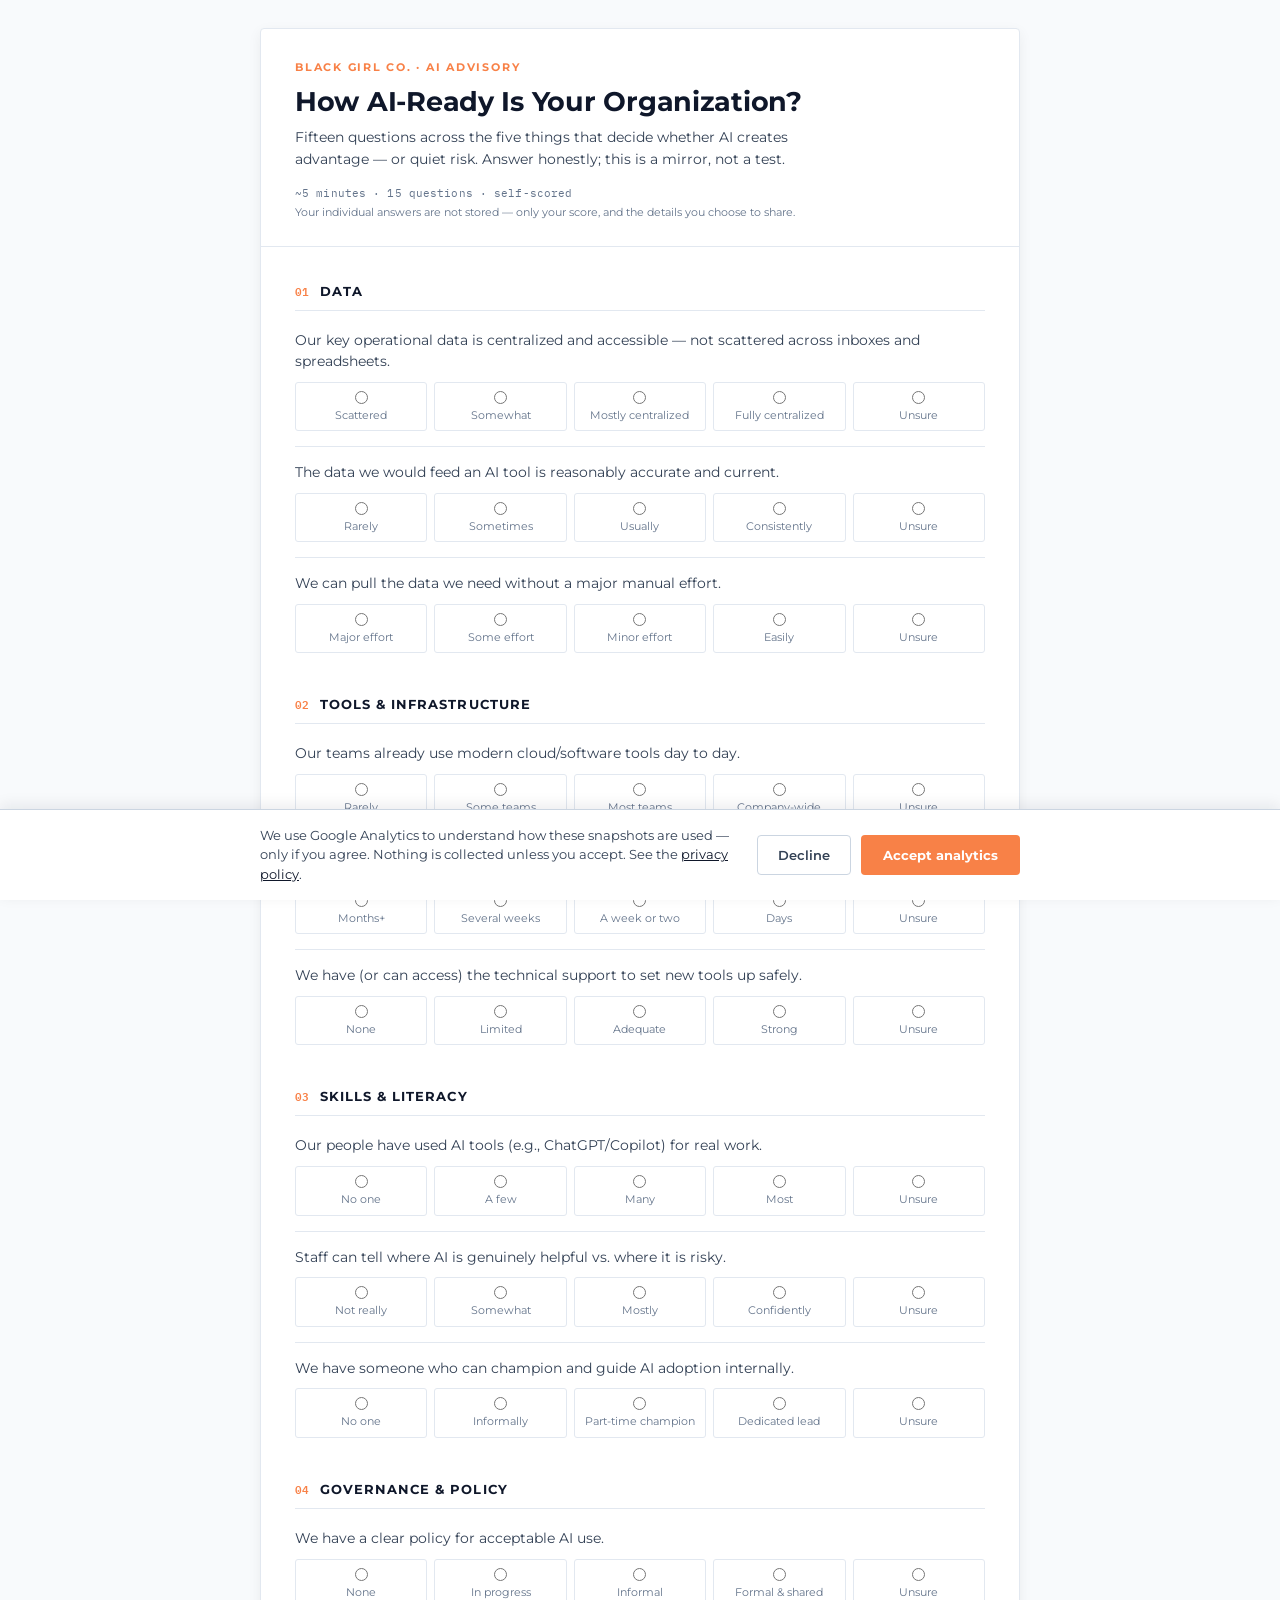
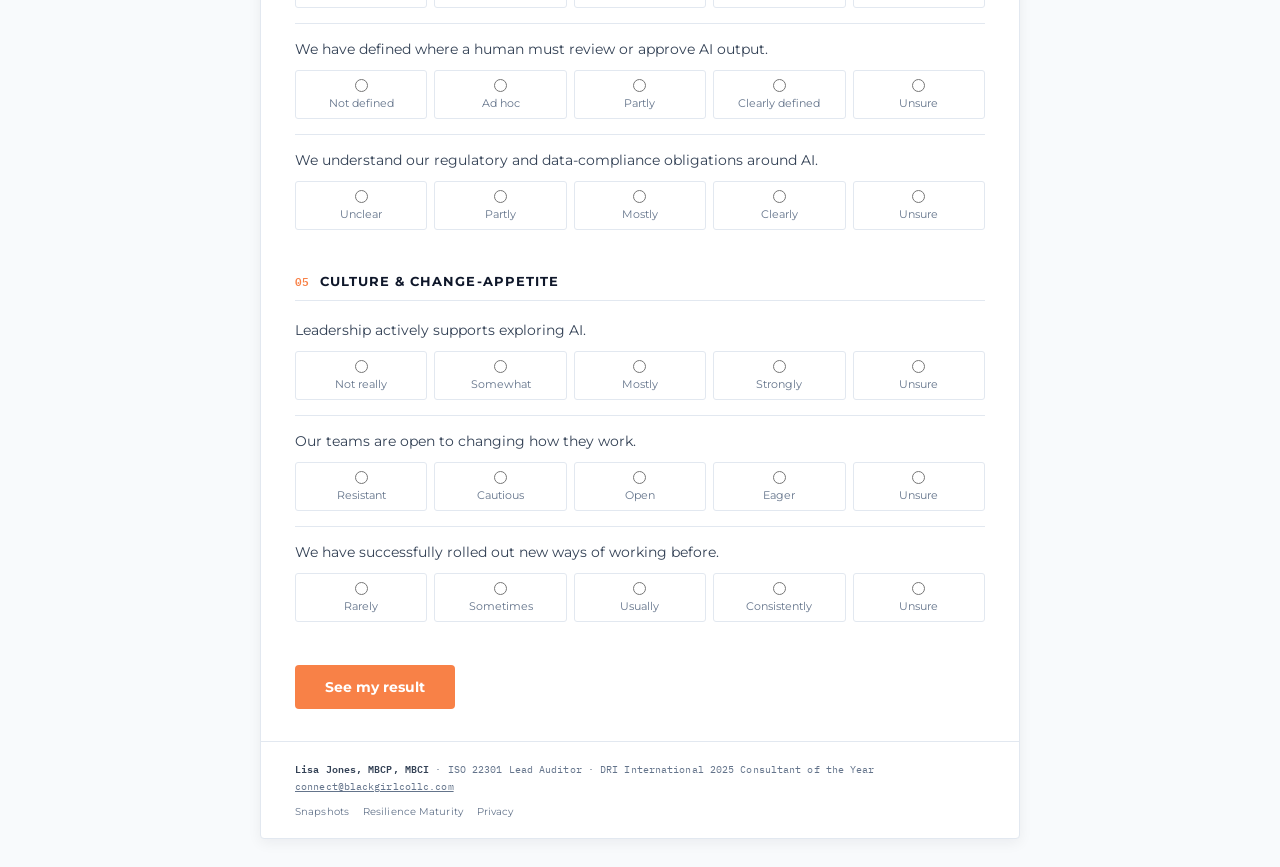
==== ai.html @ 7a550f53 "Snapshots site: two assessments, capture funnel, opt-in analytics - Resilience Maturity (7 domains) " ====
<!DOCTYPE html>
<html lang="en">
<head>
<meta charset="UTF-8">
<meta name="viewport" content="width=device-width, initial-scale=1.0">
<title>AI Readiness Snapshot — Black Girl Co.</title>
<meta name="description" content="Fifteen questions across the five things that decide whether AI creates advantage — or quiet risk.">
<link rel="preconnect" href="https://fonts.googleapis.com">
<link rel="preconnect" href="https://fonts.gstatic.com" crossorigin>
<link href="https://fonts.googleapis.com/css2?family=Montserrat:wght@400;500;600;700&family=IBM+Plex+Mono:wght@400;500;600&display=swap" rel="stylesheet">
<link rel="stylesheet" href="assets/ds.css">
</head>
<body>
<div class="wrap">
  <div class="head">
    <div class="eyebrow">Black Girl Co. · AI Advisory</div>
    <h1>How AI-Ready Is Your Organization?</h1>
    <p class="sub">Fifteen questions across the five things that decide whether AI creates advantage — or
      quiet risk. Answer honestly; this is a mirror, not a test.</p>
    <div class="meta">~5 minutes · 15 questions · self-scored<br>
      <span class="plain">Your individual answers are not stored — only your score, and the details you
      choose to share.</span></div>
  </div>

  <div class="body">
    <form id="scorecard"></form>
    <div class="actions">
      <button type="button" class="btn" id="calc">See my result</button>
      <span class="warn" id="warn" style="display:none;"></span>
    </div>
  </div>

  <div class="result" id="result" aria-live="polite">
    <div class="r-top">
      <div class="r-score"><span id="scoreNum">0</span><small>/60</small></div>
      <div class="r-tier"><div class="lbl">Your readiness tier</div><div class="name" id="tierName">—</div></div>
    </div>
    <div id="skipChip"></div>
    <p class="r-take" id="takeaway"></p>

    <div class="bars" id="bars"></div>

    <div class="cta">
      <p class="line" id="bandCta"></p>
      <a class="btn block" id="bookBtn" href="#" target="_blank" rel="noopener">Book a 45-minute scoping call</a>
      <p class="next">Prefer to send your details first? <a id="formLink" href="#" target="_blank" rel="noopener">Share
        your snapshot result</a> and Lisa will bring it to the call.</p>
    </div>

    <p class="disc">This snapshot is self-reported and not evidence-verified — treat it as a starting
      conversation, not a formal rating. The full AI Opportunity Assessment scores your organization against
      documented evidence and interviews.</p>
  </div>

  <div class="foot">
    <span class="name">Lisa Jones, MBCP, MBCI</span> · ISO 22301 Lead Auditor · DRI International 2025
    Consultant of the Year<br>
    <a href="mailto:connect@blackgirlcollc.com">connect@blackgirlcollc.com</a>
    <div class="nav"><a href="index.html">Snapshots</a><a href="resilience.html">Resilience Maturity</a><a href="privacy.html">Privacy</a></div>
  </div>
</div>

<script src="assets/consent.js" defer></script>
<script>
/* ---- Funnel endpoints (Lisa-supplied) ------------------------------------ */
const CAL_URL  = 'https://cal.com/lisa.jonesblackgirlcollc/assessment-scoping-call';
const FORM_URL = 'https://docs.google.com/forms/d/e/1FAIpQLSc2vah3yPX5OFQkiL6QQjMBmOdytPDzS4vTrCs97NEQxcaC3Q/viewform?usp=pp_url&entry.995132048=SCOREHERE&entry.1354982172=BANDHERE&entry.1338497546=SNAPSHOTHERE'; /* pre-filled link: SCOREHERE / BANDHERE / SNAPSHOTHERE are replaced at runtime */
const SNAPSHOT_NAME = 'AI Readiness Snapshot';
const MIN_ANSWERED = 8;  /* of 15 */
const MAX_PER_Q = 4;
const SCALE_TO = 60;     /* presented denominator; bands assume /60 */

const DEFAULT = ['Not yet','Beginning','Developing','Established'];
const DIMS = [
  { key:'Data', name:'Data', qs:[
    { t:'Our key operational data is centralized and accessible — not scattered across inboxes and spreadsheets.',
      opts:['Scattered','Somewhat','Mostly centralized','Fully centralized'] },
    { t:'The data we would feed an AI tool is reasonably accurate and current.',
      opts:['Rarely','Sometimes','Usually','Consistently'] },
    { t:'We can pull the data we need without a major manual effort.',
      opts:['Major effort','Some effort','Minor effort','Easily'] } ]},
  { key:'Tools', name:'Tools & Infrastructure', qs:[
    { t:'Our teams already use modern cloud/software tools day to day.',
      opts:['Rarely','Some teams','Most teams','Company-wide'] },
    { t:'We can adopt or integrate a new tool without a months-long process.',
      opts:['Months+','Several weeks','A week or two','Days'] },
    { t:'We have (or can access) the technical support to set new tools up safely.',
      opts:['None','Limited','Adequate','Strong'] } ]},
  { key:'Skills', name:'Skills & Literacy', qs:[
    { t:'Our people have used AI tools (e.g., ChatGPT/Copilot) for real work.',
      opts:['No one','A few','Many','Most'] },
    { t:'Staff can tell where AI is genuinely helpful vs. where it is risky.',
      opts:['Not really','Somewhat','Mostly','Confidently'] },
    { t:'We have someone who can champion and guide AI adoption internally.',
      opts:['No one','Informally','Part-time champion','Dedicated lead'] } ]},
  { key:'Governance', name:'Governance & Policy', qs:[
    { t:'We have a clear policy for acceptable AI use.',
      opts:['None','In progress','Informal','Formal & shared'] },
    { t:'We have defined where a human must review or approve AI output.',
      opts:['Not defined','Ad hoc','Partly','Clearly defined'] },
    { t:'We understand our regulatory and data-compliance obligations around AI.',
      opts:['Unclear','Partly','Mostly','Clearly'] } ]},
  { key:'Culture', name:'Culture & Change-Appetite', qs:[
    { t:'Leadership actively supports exploring AI.',
      opts:['Not really','Somewhat','Mostly','Strongly'] },
    { t:'Our teams are open to changing how they work.',
      opts:['Resistant','Cautious','Open','Eager'] },
    { t:'We have successfully rolled out new ways of working before.',
      opts:['Rarely','Sometimes','Usually','Consistently'] } ]}
];

/* Band thresholds 0 / 27 / 39 / 51 on the /60 scale. Interpretation text is the
   source-of-truth wording from the original scorecard; CTA lines per spec. */
const TIERS = [
  { min:51, name:'Leading',   take:"You are ahead of most organizations. The frontier for you is resilience: making sure your AI-dependent processes don't quietly become single points of failure. The next move is hardening what you have, not just adding more.",
    cta:"At this level the question shifts from readiness to exposure: where AI has become the only way something gets done, and what happens when it is wrong." },
  { min:39, name:'Scaling',   take:"You have real momentum. The risk now isn't moving too slowly — it's scaling AI faster than your governance and oversight can keep up. Sequence and guardrails are what protect the gains.",
    cta:"Momentum is easy to measure. Whether your guardrails are keeping pace with it is not." },
  { min:27, name:'Building',  take:"Your foundations are forming and several opportunities are within reach. The priority is choosing the right first moves and putting guardrails around them before you scale.",
    cta:"The pieces are coming together unevenly, and a score cannot tell you which gap is actually blocking the others." },
  { min:0,  name:'Exploring', take:"You're at the starting line — and being deliberate here pays off. Focus first on data and literacy foundations before chasing use cases, so what you build later actually holds.",
    cta:"Readiness tells you how far you are from adopting AI; it does not tell you where AI would be worth adopting first." }
];

/* ---- Build the form ------------------------------------------------------ */
const form = document.getElementById('scorecard');
let qi = 0;
DIMS.forEach((d, di) => {
  const sec = document.createElement('div'); sec.className = 'dim';
  sec.innerHTML = `<div class="dim-h row"><span class="n">${String(di+1).padStart(2,'0')}</span><h2>${d.name}</h2></div>`;
  d.qs.forEach(q => {
    qi++;
    const name = 'q' + qi;
    const labels = q.opts || DEFAULT;
    const scale = labels.map((l,i) => [l, i+1]).concat([['Unsure', 0]]);
    const opts = scale.map(([lbl,val]) =>
      `<label class="${val===0?'unsure':''}"><input type="radio" name="${name}" value="${val}" data-dim="${d.key}"><span>${lbl}</span></label>`).join('');
    const box = document.createElement('div'); box.className = 'q';
    box.innerHTML = `<p class="q-t">${q.t}</p><div class="opts grid">${opts}</div>`;
    sec.appendChild(box);
  });
  form.appendChild(sec);
});
const TOTAL_Q = qi;

/* snapshot_started — first question answered, once */
let started = false;
form.addEventListener('change', () => {
  if (started) return;
  started = true;
  window.bgcTrack && window.bgcTrack('snapshot_started', { snapshot: SNAPSHOT_NAME });
});

/* ---- Score --------------------------------------------------------------- */
document.getElementById('calc').addEventListener('click', () => {
  const warn = document.getElementById('warn');
  const picked = form.querySelectorAll('input[type=radio]:checked');

  if (picked.length < TOTAL_Q) {
    warn.textContent = 'Please answer every question to see your score.';
    warn.style.display = 'inline'; return;
  }

  /* Unsure (0) is EXCLUDED from the score, not counted as zero. Because the
     bands assume a /60 scale, the answered questions are scaled back up to /60
     so the thresholds stay valid however many were skipped. */
  let sum = 0, answeredCount = 0;
  const dim = {}; DIMS.forEach(d => dim[d.key] = { sum:0, answered:0 });

  picked.forEach(i => {
    const v = +i.value, k = i.dataset.dim;
    if (v > 0) { sum += v; answeredCount++; dim[k].sum += v; dim[k].answered++; }
  });
  const skipped = TOTAL_Q - answeredCount;

  if (answeredCount < MIN_ANSWERED) {
    warn.textContent = `Only ${answeredCount} of ${TOTAL_Q} answered — that isn't enough to produce a meaningful score. Try answering at least ${MIN_ANSWERED}.`;
    warn.style.display = 'inline'; return;
  }
  warn.style.display = 'none';

  const scaled = Math.round((sum / (MAX_PER_Q * answeredCount)) * SCALE_TO);
  const tier = TIERS.find(t => scaled >= t.min);

  document.getElementById('scoreNum').textContent = scaled;
  document.getElementById('tierName').textContent = tier.name;
  document.getElementById('takeaway').textContent = tier.take;
  document.getElementById('bandCta').textContent  = tier.cta;
  document.getElementById('skipChip').innerHTML =
    skipped ? `<span class="chip">${skipped} of ${TOTAL_Q} unsure — not counted; score scaled to /60</span>` : '';

  const bars = document.getElementById('bars'); bars.innerHTML = '';
  DIMS.forEach(d => {
    const { sum:s, answered:a } = dim[d.key];
    const max = MAX_PER_Q * a;
    const pct = a ? Math.round(s / max * 100) : 0;
    const row = document.createElement('div'); row.className = 'bar';
    row.innerHTML = `<span>${d.name}</span><div class="track">` +
      `<div class="fill${a?'':' none'}" style="width:${pct}%"></div></div>` +
      `<span class="v">${a ? s + '/' + max : 'Unsure'}</span>`;
    bars.appendChild(row);
  });

  /* Pass score + band + snapshot into the pre-filled Google Form */
  const formUrl = FORM_URL
    .replace('SCOREHERE',    encodeURIComponent(scaled))
    .replace('BANDHERE',     encodeURIComponent(tier.name))
    .replace('SNAPSHOTHERE', encodeURIComponent(SNAPSHOT_NAME));
  document.getElementById('formLink').href = formUrl;
  document.getElementById('bookBtn').href  = CAL_URL;

  window.bgcTrack && window.bgcTrack('snapshot_completed',
    { snapshot: SNAPSHOT_NAME, score: scaled, band: tier.name, unsure_count: skipped });

  const res = document.getElementById('result');
  res.classList.add('show');
  res.scrollIntoView({ behavior:'smooth', block:'start' });
});

document.getElementById('bookBtn').addEventListener('click', () => {
  window.bgcTrack && window.bgcTrack('cta_clicked',
    { snapshot: SNAPSHOT_NAME, band: document.getElementById('tierName').textContent });
});
</script>
</body>
</html>
---- assets/ds.css ----
/* ============================================================
   Black Girl Co. — Enterprise design system (snapshots site)
   Tokens mirror BRAND CONTEXT/Enterprise Black Girl Co. Design
   System-handoff.zip → project/tokens/*.css
   Rules: ~90% slate/off-white. Accent trio ~10%.
     orange  = the ONE primary action / active state per view
     coral   = data only (at-risk tones, the SPOF callout rule)
     pink    = structural tint only (badge/tag backgrounds)
   Montserrat for UI/body. IBM Plex Mono EXCLUSIVELY for data.
   Radii 2–4px only. 1px borders do the separating.
   ============================================================ */
:root{
  /* Brand accent core */
  --bgc-orange:#F88147; --orange-600:#ED6F33; --orange-700:#C75E29;
  --bgc-coral:#FC4F38;
  --bgc-pink:#F7C7E0;

  /* Foundation */
  --page:#F8FAFC; --surface:#FFFFFF; --sunken:#F1F5F9; --hover:#EEF2F7;
  --border:#E2E8F0; --border-strong:#CBD5E1;
  --t1:#0F172A; --t2:#334155; --t3:#64748B;

  --sans:'Montserrat',-apple-system,BlinkMacSystemFont,'Segoe UI',Helvetica,Arial,sans-serif;
  --mono:'IBM Plex Mono',ui-monospace,'SFMono-Regular',Menlo,monospace;

  --r-xs:2px; --r-sm:3px; --r-md:4px;
}
*{box-sizing:border-box;}
html,body{margin:0;padding:0;background:var(--page);}
body{font-family:var(--sans);color:var(--t2);line-height:1.55;-webkit-font-smoothing:antialiased;}
a{color:var(--t1);}

.wrap{max-width:760px;margin:28px auto;background:var(--surface);border:1px solid var(--border);
      border-radius:var(--r-md);box-shadow:0 4px 14px rgba(15,23,42,.06);overflow:hidden;}

/* ---------- Header ---------- */
.head{padding:30px 34px 24px;border-bottom:1px solid var(--border);}
.eyebrow{font-weight:700;font-size:11px;letter-spacing:.16em;text-transform:uppercase;color:var(--bgc-orange);margin:0 0 10px;}
h1{font-size:27px;line-height:1.15;letter-spacing:-.01em;color:var(--t1);margin:0 0 10px;font-weight:700;}
.sub{font-size:14px;color:var(--t2);margin:0 0 4px;max-width:36em;}
.meta{font-family:var(--mono);font-size:11px;color:var(--t3);margin-top:14px;letter-spacing:.01em;line-height:1.7;}
.meta .plain{font-family:var(--sans);letter-spacing:0;}

.body{padding:8px 34px 32px;}

/* ---------- Question blocks ---------- */
.dim{margin-top:26px;}
.dim-h{padding-bottom:9px;border-bottom:1px solid var(--border);margin-bottom:4px;}
.dim-h.row{display:flex;align-items:baseline;gap:10px;margin-bottom:4px;}
.dim-h .n{font-family:var(--mono);font-size:11px;color:var(--bgc-orange);font-weight:600;letter-spacing:.04em;}
.dim-h h2{font-size:14.5px;color:var(--t1);margin:4px 0 0;font-weight:700;}
.dim-h.row h2{font-size:13px;letter-spacing:.08em;text-transform:uppercase;margin:0;}
.dim-h .q{font-size:12.5px;color:var(--t3);margin:3px 0 0;}

.q{padding:15px 0;border-bottom:1px solid var(--border);}
.q:last-child{border-bottom:none;}
.q-t{font-size:13.5px;color:var(--t2);margin:0 0 10px;}

/* Stacked options (Resilience) */
.opts{display:flex;flex-direction:column;gap:7px;margin-top:12px;}
.opts label{display:flex;align-items:flex-start;gap:11px;padding:10px 13px;border:1px solid var(--border);
            border-radius:var(--r-sm);cursor:pointer;transition:background .12s,border-color .12s;
            user-select:none;background:var(--surface);}
.opts label:hover{background:var(--hover);border-color:var(--border-strong);}
.opts input{accent-color:var(--bgc-orange);margin:3px 0 0;flex:none;}
.opts .txt{font-size:12.5px;line-height:1.5;color:var(--t2);}
.opts .txt b{color:var(--t1);font-weight:700;}
/* orange = active state (allowed focal use) */
.opts label:has(input:checked){border-color:var(--bgc-orange);background:#FEF3EC;}
.opts label.unsure .txt{font-style:italic;color:var(--t3);}
.opts label.unsure:has(input:checked){border-color:var(--border-strong);background:var(--hover);}

/* Grid options (AI) */
.opts.grid{display:grid;grid-template-columns:repeat(5,1fr);gap:7px;margin-top:0;}
@media (max-width:560px){.opts.grid{grid-template-columns:repeat(3,1fr);}}
.opts.grid label{flex-direction:column;align-items:center;gap:5px;text-align:center;font-size:10.5px;
                 color:var(--t3);padding:8px 4px;line-height:1.25;}
.opts.grid input{margin:0;}
.opts.grid input:checked + span{color:var(--t1);font-weight:600;}

/* ---------- Actions ---------- */
.actions{margin-top:28px;display:flex;align-items:center;gap:16px;flex-wrap:wrap;}
.btn{font-family:var(--sans);font-weight:700;font-size:14px;color:#fff;background:var(--bgc-orange);
     border:none;padding:13px 30px;border-radius:var(--r-md);cursor:pointer;transition:background .15s;
     text-decoration:none;display:inline-block;}
.btn:hover{background:var(--orange-600);}
.btn:active{background:var(--orange-700);}
.btn:focus-visible{outline:2px solid var(--orange-600);outline-offset:2px;}
.btn.block{display:block;text-align:center;}
/* coral: kept as currently used — validation/at-risk tone */
.warn{font-size:12px;color:var(--bgc-coral);font-weight:500;}

/* ---------- SPOF callout (coral rule — Resilience only) ---------- */
.spof{margin:26px 0 0;padding:14px 16px;background:var(--sunken);border-left:3px solid var(--bgc-coral);
      border-radius:0 var(--r-sm) var(--r-sm) 0;}
.spof b{color:var(--bgc-coral);font-size:10px;letter-spacing:.08em;text-transform:uppercase;}
.spof p{margin:6px 0 0;font-size:12px;color:var(--t2);line-height:1.55;}

/* ---------- Result ---------- */
.result{display:none;padding:28px 34px 34px;border-top:2px solid var(--bgc-orange);background:var(--sunken);}
.result.show{display:block;}
.r-top{display:flex;align-items:baseline;gap:22px;flex-wrap:wrap;}
.r-score{font-family:var(--mono);font-size:38px;font-weight:600;color:var(--t1);line-height:1;}
.r-score small{font-family:var(--mono);font-size:15px;color:var(--t3);font-weight:500;}
.r-tier .lbl{font-size:10.5px;letter-spacing:.12em;text-transform:uppercase;color:var(--t3);font-weight:700;}
.r-tier .name{font-size:23px;font-weight:700;color:var(--bgc-orange);line-height:1.15;}
/* pink = structural tint only: informational chip */
.chip{display:inline-block;font-family:var(--mono);font-size:10.5px;color:var(--t2);background:var(--bgc-pink);
      padding:3px 9px;border-radius:var(--r-xs);letter-spacing:.02em;margin-top:10px;}
.r-take{margin:16px 0 0;font-size:13.5px;line-height:1.6;color:var(--t1);}

.bars{margin:22px 0 0;display:grid;gap:10px;}
.bar{display:grid;grid-template-columns:200px 1fr 92px;align-items:center;gap:12px;font-size:11.5px;color:var(--t2);}
@media (max-width:560px){.bar{grid-template-columns:130px 1fr 66px;gap:8px;}}
.bar .track{position:relative;height:9px;background:var(--border);border-radius:var(--r-xs);}
.bar .fill{height:100%;background:var(--bgc-orange);border-radius:var(--r-xs);}
.bar .fill.none{background:var(--border-strong);}
.bar .target{position:absolute;top:-3px;bottom:-3px;width:2px;background:var(--t1);}
.bar .v{font-family:var(--mono);font-size:11px;color:var(--t3);text-align:right;}
.legend{margin-top:10px;font-size:10.5px;color:var(--t3);display:flex;align-items:flex-start;gap:6px;line-height:1.5;}
.legend .dash{width:12px;height:2px;background:var(--t1);display:inline-block;flex:none;margin-top:6px;}

.cta{margin:24px 0 0;padding:18px 20px;background:var(--surface);border:1px solid var(--border);
     border-radius:var(--r-md);font-size:13.5px;color:var(--t1);line-height:1.6;}
.cta .line{margin:0 0 16px;}
.cta .next{margin:14px 0 0;font-size:12px;color:var(--t3);line-height:1.55;}
.cta .next a{color:var(--bgc-orange);font-weight:700;text-decoration:none;}
.cta .next a:hover{color:var(--orange-600);text-decoration:underline;}
.disc{margin-top:16px;font-size:10.5px;color:var(--t3);line-height:1.5;}

/* ---------- Footer ---------- */
.foot{padding:18px 34px;border-top:1px solid var(--border);font-family:var(--mono);font-size:10px;
      color:var(--t3);line-height:1.7;letter-spacing:.01em;}
.foot .name{color:var(--t2);font-weight:600;}
.foot a{color:var(--t3);}
.foot .nav{font-family:var(--sans);margin-top:8px;}
.foot .nav a{margin-right:14px;text-decoration:none;color:var(--t3);}
.foot .nav a:hover{color:var(--t1);}

/* ---------- Index page ---------- */
.cards{display:grid;grid-template-columns:1fr 1fr;gap:16px;margin-top:26px;}
@media (max-width:640px){.cards{grid-template-columns:1fr;}}
.card{border:1px solid var(--border);border-radius:var(--r-md);padding:20px;background:var(--surface);
      display:flex;flex-direction:column;transition:border-color .12s;}
.card:hover{border-color:var(--border-strong);}
.card .k{font-family:var(--mono);font-size:10.5px;color:var(--t3);letter-spacing:.06em;text-transform:uppercase;}
.card h3{font-size:16px;color:var(--t1);margin:8px 0 0;font-weight:700;line-height:1.25;}
.card p{font-size:12.5px;color:var(--t2);margin:8px 0 16px;line-height:1.55;flex:1;}
.card .go{font-size:12.5px;font-weight:700;color:var(--bgc-orange);text-decoration:none;border-top:1px solid var(--border);
          padding-top:12px;}
.card .go:hover{color:var(--orange-600);}
.card .k{color:var(--bgc-orange);}

/* ---------- Prose (privacy) ---------- */
.prose h2{font-size:15px;color:var(--t1);margin:26px 0 6px;font-weight:700;}
.prose h3{font-size:13px;color:var(--t1);margin:18px 0 4px;font-weight:700;}
.prose p,.prose li{font-size:13px;color:var(--t2);line-height:1.65;}
.prose ul{margin:8px 0;padding-left:20px;}
.prose a{color:var(--t1);}

/* ---------- Consent banner ---------- */
.consent{position:fixed;left:0;right:0;bottom:0;z-index:50;background:var(--surface);
         border-top:1px solid var(--border-strong);box-shadow:0 -4px 14px rgba(15,23,42,.08);
         padding:16px 20px;display:none;}
.consent.show{display:block;}
.consent .inner{max-width:760px;margin:0 auto;display:flex;align-items:center;gap:18px;flex-wrap:wrap;}
.consent p{margin:0;font-size:12.5px;color:var(--t2);line-height:1.55;flex:1;min-width:260px;}
.consent p a{color:var(--t1);}
.consent .btns{display:flex;gap:10px;align-items:center;}
.consent .decline{font-family:var(--sans);font-size:13px;font-weight:600;color:var(--t2);background:none;
                  border:1px solid var(--border-strong);padding:11px 20px;border-radius:var(--r-md);cursor:pointer;}
.consent .decline:hover{background:var(--hover);}
.consent .accept{font-family:var(--sans);font-size:13px;font-weight:700;color:#fff;background:var(--bgc-orange);
                 border:none;padding:12px 22px;border-radius:var(--r-md);cursor:pointer;}
.consent .accept:hover{background:var(--orange-600);}

@media print{
  body{background:#fff;}
  .wrap{box-shadow:none;border:none;margin:0;max-width:none;}
  .consent,.actions{display:none !important;}
}
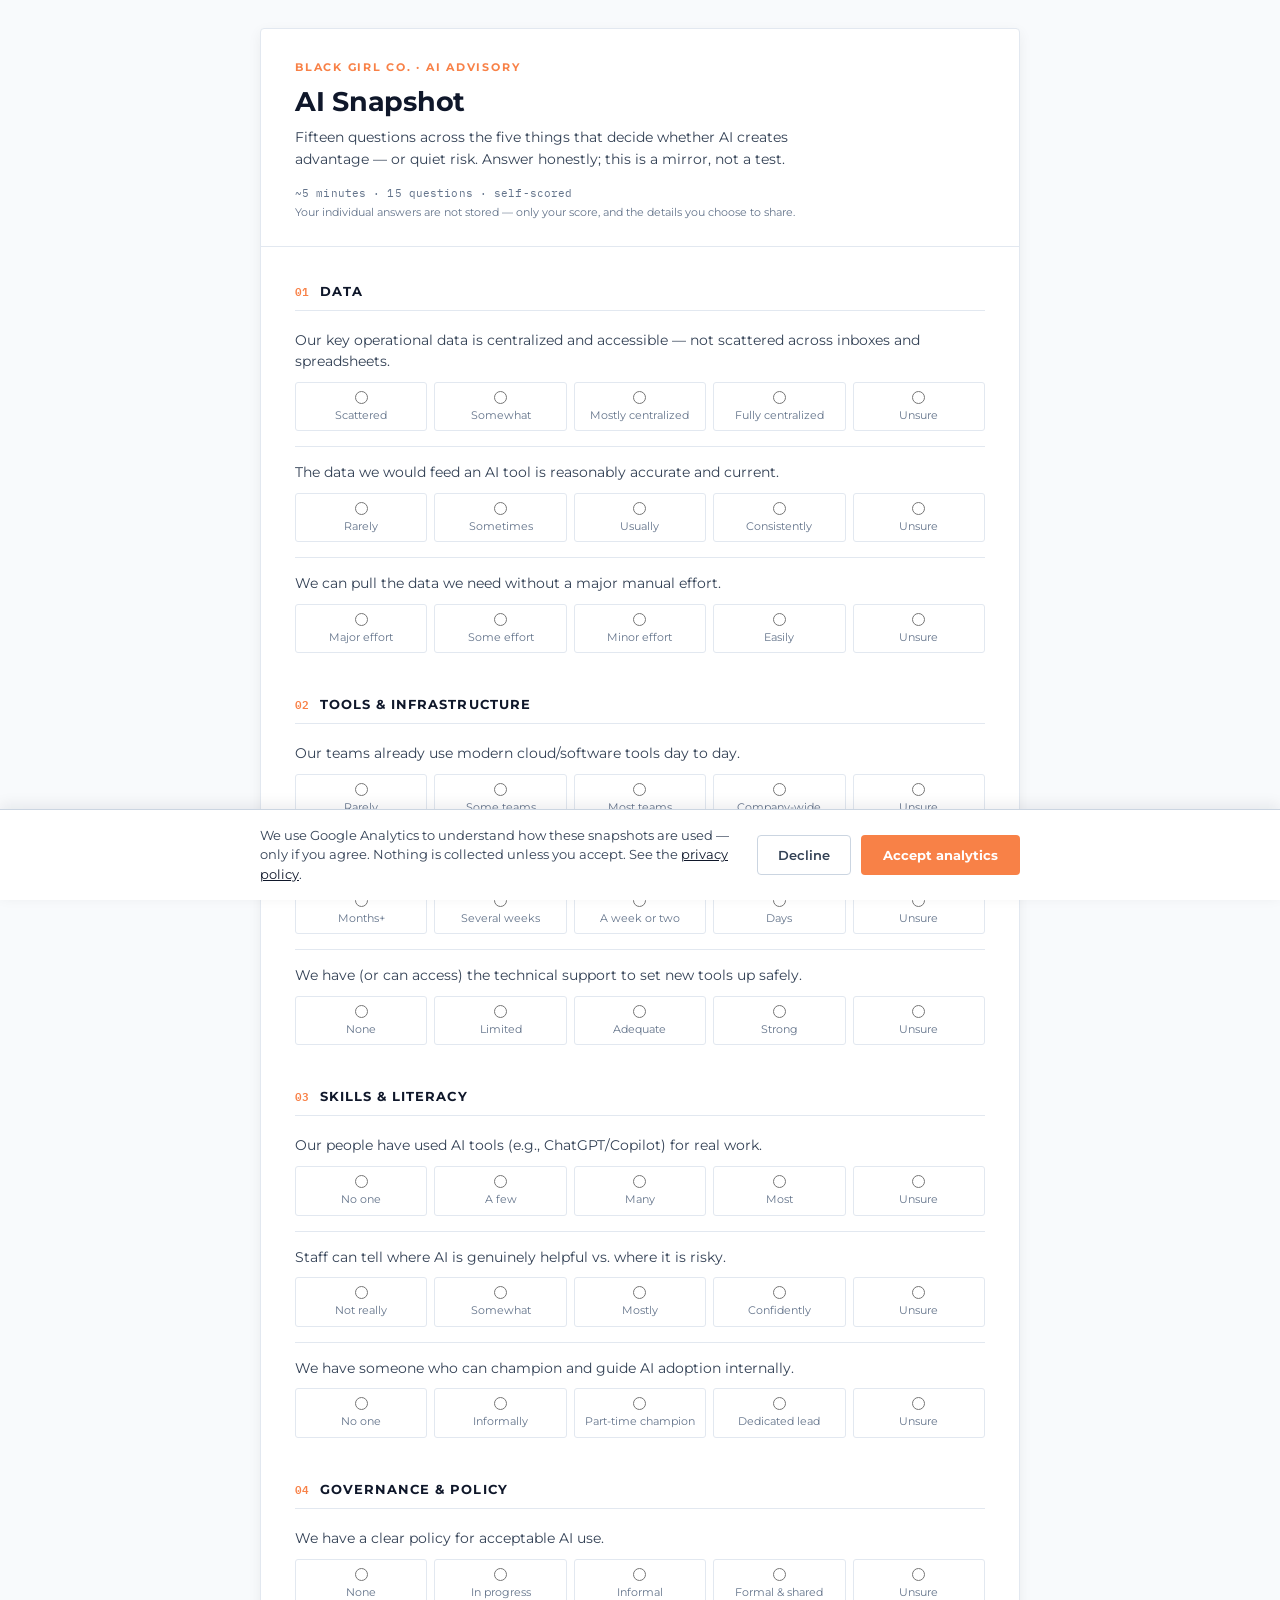
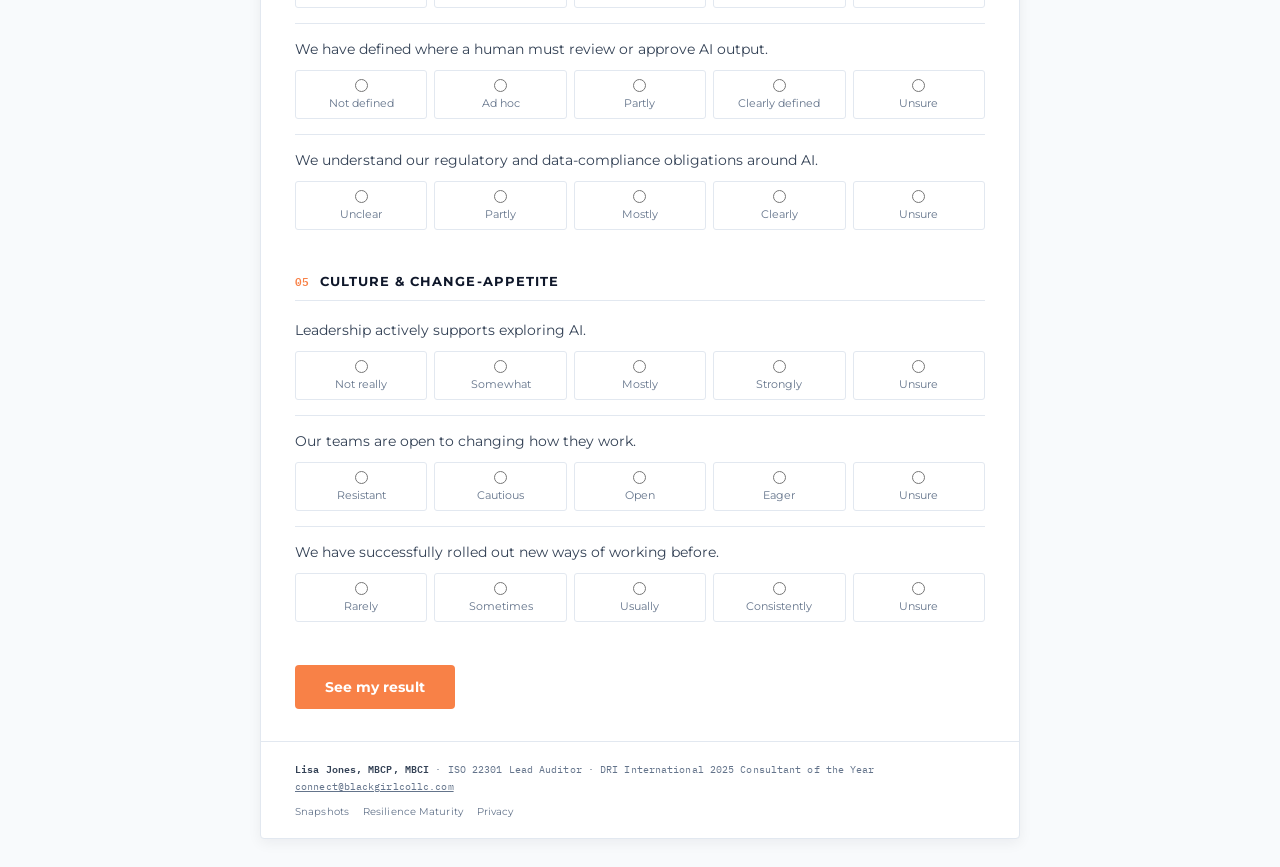
==== commit 7d96094e: "Rename to AI Snapshot / Resilience Maturity Snapshot everywhere Titles, H1s, nav links, and the SNAP" ====
--- a/ai.html
+++ b/ai.html
@@ -3,7 +3,7 @@
 <head>
 <meta charset="UTF-8">
 <meta name="viewport" content="width=device-width, initial-scale=1.0">
-<title>AI Readiness Snapshot — Black Girl Co.</title>
+<title>AI Snapshot — Black Girl Co.</title>
 <meta name="description" content="Fifteen questions across the five things that decide whether AI creates advantage — or quiet risk.">
 <link rel="preconnect" href="https://fonts.googleapis.com">
 <link rel="preconnect" href="https://fonts.gstatic.com" crossorigin>
@@ -14,7 +14,7 @@
 <div class="wrap">
   <div class="head">
     <div class="eyebrow">Black Girl Co. · AI Advisory</div>
-    <h1>How AI-Ready Is Your Organization?</h1>
+    <h1>AI Snapshot</h1>
     <p class="sub">Fifteen questions across the five things that decide whether AI creates advantage — or
       quiet risk. Answer honestly; this is a mirror, not a test.</p>
     <div class="meta">~5 minutes · 15 questions · self-scored<br>
@@ -42,9 +42,26 @@
 
     <div class="cta">
       <p class="line" id="bandCta"></p>
-      <a class="btn block" id="bookBtn" href="#" target="_blank" rel="noopener">Book a 45-minute scoping call</a>
-      <p class="next">Prefer to send your details first? <a id="formLink" href="#" target="_blank" rel="noopener">Share
-        your snapshot result</a> and Lisa will bring it to the call.</p>
+      <div class="steps">
+        <div class="step">
+          <div class="num">1</div>
+          <div>
+            <p class="lbl">Send your result to Lisa</p>
+            <p class="hint">Takes about 30 seconds. Your score and band are already filled in — you just add
+              your name, work email, and organization.</p>
+            <a class="btn secondary block" id="formLink" href="#" target="_blank" rel="noopener">Share my snapshot result</a>
+          </div>
+        </div>
+        <div class="step">
+          <div class="num">2</div>
+          <div>
+            <p class="lbl">Book the conversation</p>
+            <p class="hint">45 minutes, no charge. If you shared your result first, Lisa will have read it
+              before you speak.</p>
+            <a class="btn block" id="bookBtn" href="#" target="_blank" rel="noopener">Book a 45-minute scoping call</a>
+          </div>
+        </div>
+      </div>
     </div>
 
     <p class="disc">This snapshot is self-reported and not evidence-verified — treat it as a starting
@@ -65,7 +82,7 @@
 /* ---- Funnel endpoints (Lisa-supplied) ------------------------------------ */
 const CAL_URL  = 'https://cal.com/lisa.jonesblackgirlcollc/assessment-scoping-call';
 const FORM_URL = 'https://docs.google.com/forms/d/e/1FAIpQLSc2vah3yPX5OFQkiL6QQjMBmOdytPDzS4vTrCs97NEQxcaC3Q/viewform?usp=pp_url&entry.995132048=SCOREHERE&entry.1354982172=BANDHERE&entry.1338497546=SNAPSHOTHERE'; /* pre-filled link: SCOREHERE / BANDHERE / SNAPSHOTHERE are replaced at runtime */
-const SNAPSHOT_NAME = 'AI Readiness Snapshot';
+const SNAPSHOT_NAME = 'AI Snapshot';
 const MIN_ANSWERED = 8;  /* of 15 */
 const MAX_PER_Q = 4;
 const SCALE_TO = 60;     /* presented denominator; bands assume /60 */
--- a/assets/ds.css
+++ b/assets/ds.css
@@ -126,6 +126,19 @@
 .cta .next{margin:14px 0 0;font-size:12px;color:var(--t3);line-height:1.55;}
 .cta .next a{color:var(--bgc-orange);font-weight:700;text-decoration:none;}
 .cta .next a:hover{color:var(--orange-600);text-decoration:underline;}
+
+/* Two-step next-step block: capture first, booking second.
+   Secondary button = slate outline, so orange stays the single focal point. */
+.steps{margin:18px 0 0;display:grid;gap:14px;}
+.step{display:grid;grid-template-columns:26px 1fr;gap:12px;align-items:start;}
+.step .num{font-family:var(--mono);font-size:12px;font-weight:600;color:var(--t3);
+           border:1px solid var(--border-strong);border-radius:var(--r-xs);
+           width:26px;height:26px;display:flex;align-items:center;justify-content:center;margin-top:2px;}
+.step .lbl{font-size:13px;font-weight:700;color:var(--t1);margin:0 0 2px;}
+.step .hint{font-size:11.5px;color:var(--t3);margin:0 0 10px;line-height:1.5;}
+.btn.secondary{background:var(--surface);color:var(--t1);border:1px solid var(--border-strong);font-weight:700;}
+.btn.secondary:hover{background:var(--hover);border-color:var(--t3);}
+.btn.secondary:active{background:var(--sunken);}
 .disc{margin-top:16px;font-size:10.5px;color:var(--t3);line-height:1.5;}
 
 /* ---------- Footer ---------- */
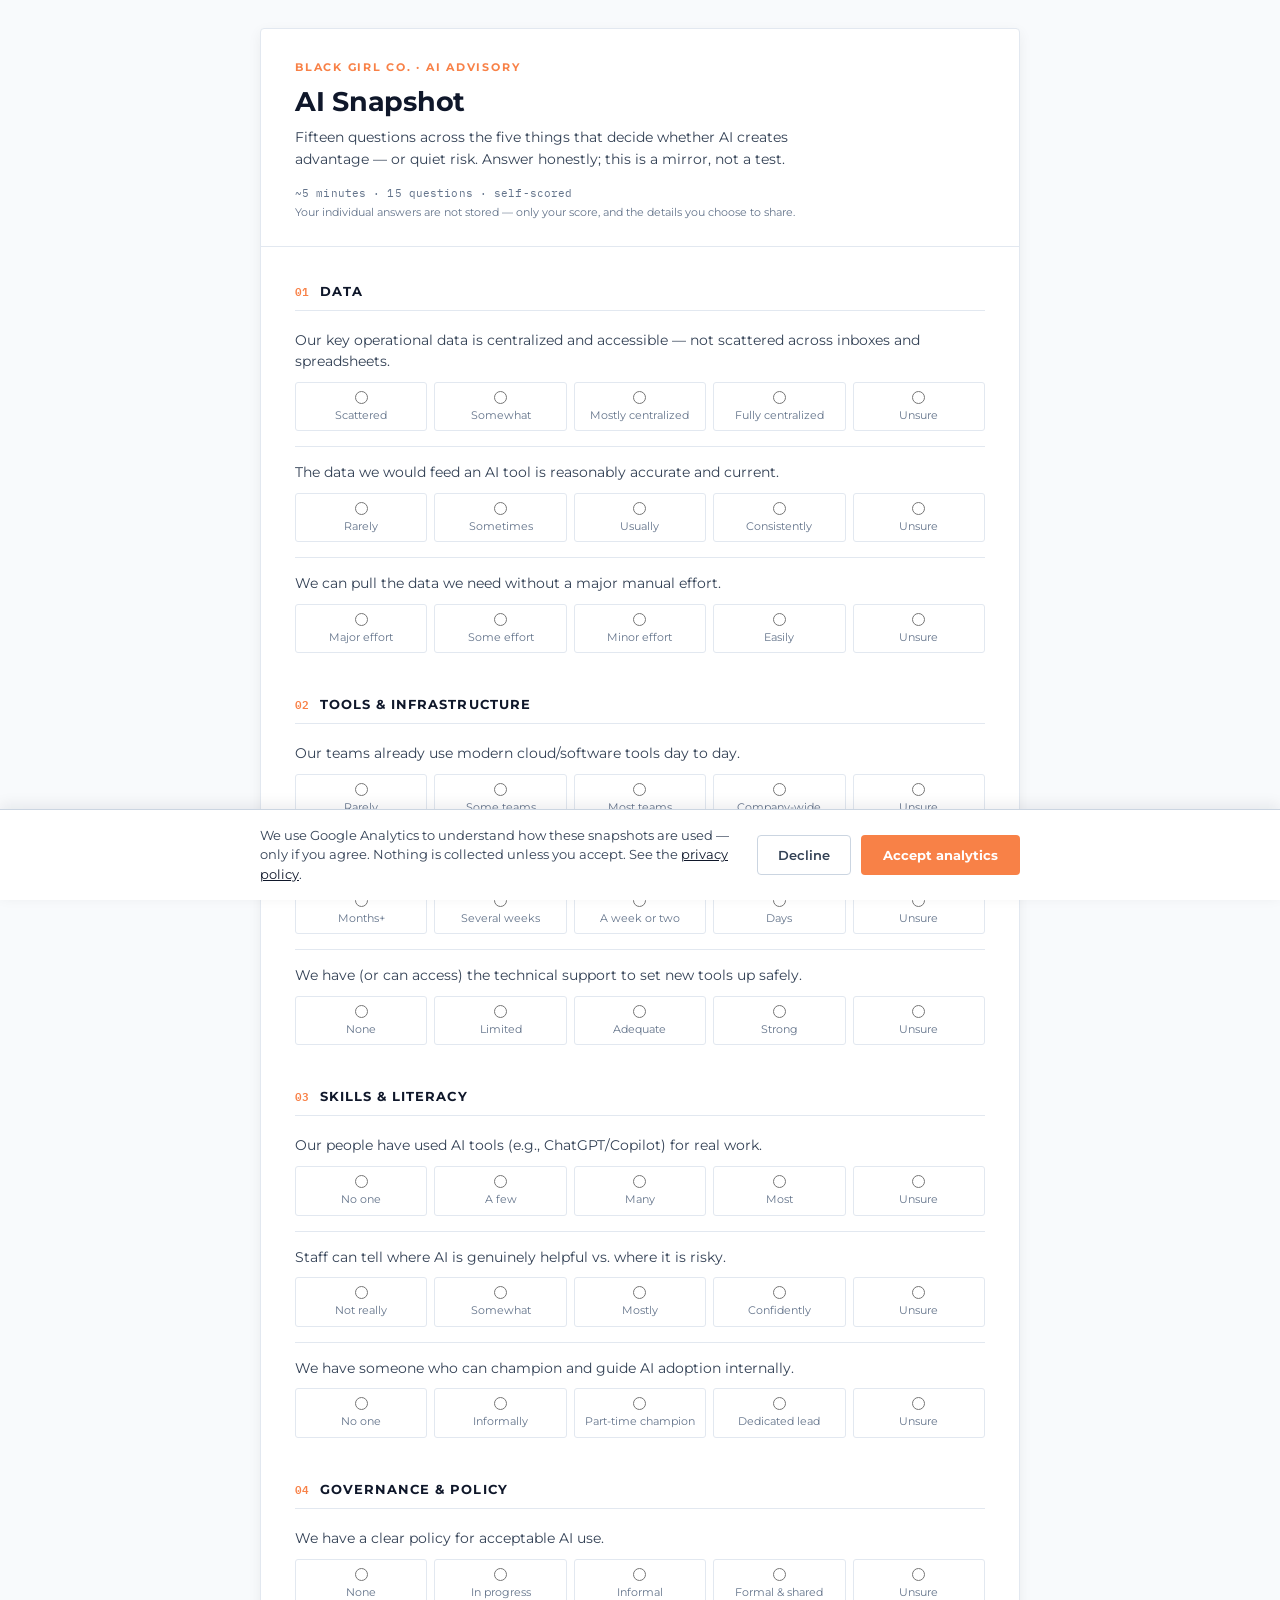
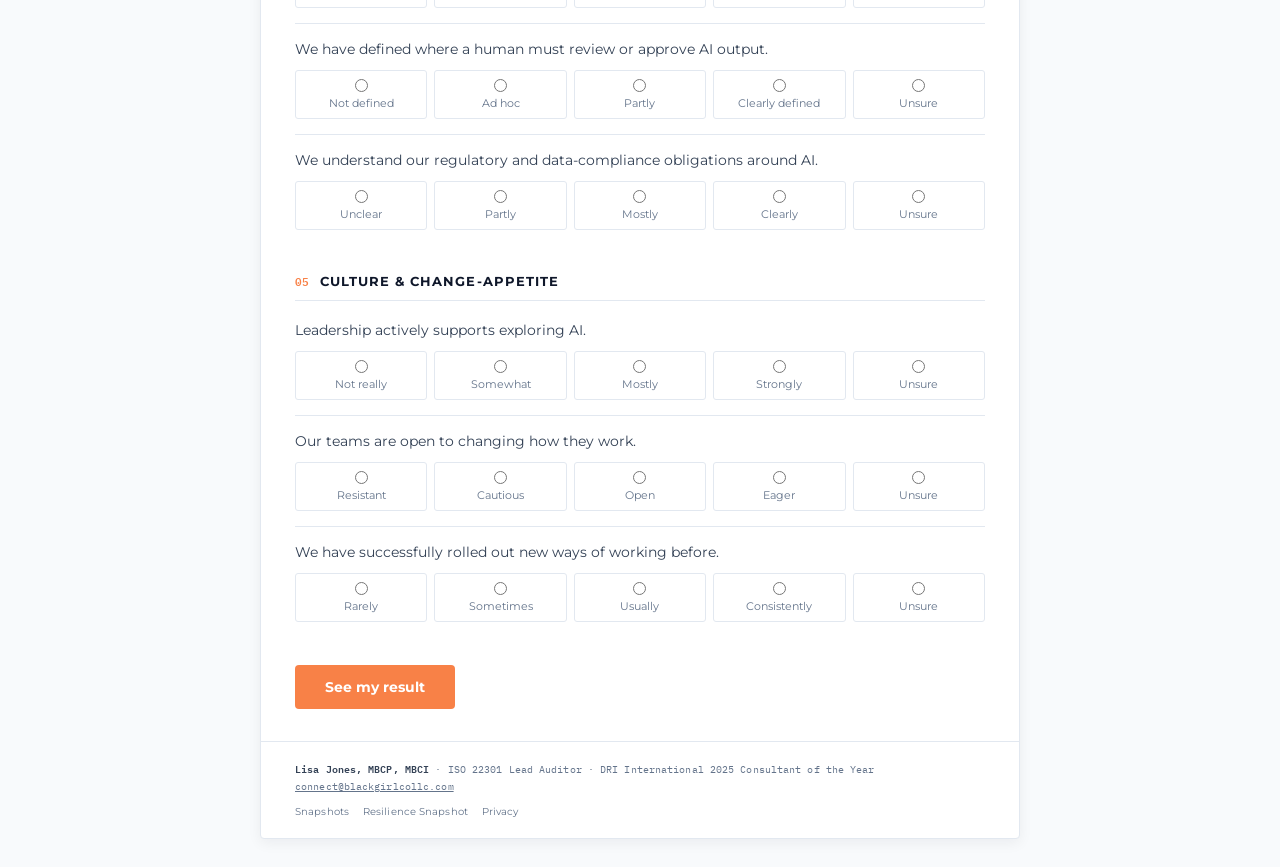
==== commit e3262912: "Rename Resilience Maturity Snapshot to Resilience Snapshot (visible wording only) Updates the visibl" ====
--- a/ai.html
+++ b/ai.html
@@ -73,7 +73,7 @@
     <span class="name">Lisa Jones, MBCP, MBCI</span> · ISO 22301 Lead Auditor · DRI International 2025
     Consultant of the Year<br>
     <a href="mailto:connect@blackgirlcollc.com">connect@blackgirlcollc.com</a>
-    <div class="nav"><a href="index.html">Snapshots</a><a href="resilience.html">Resilience Maturity</a><a href="privacy.html">Privacy</a></div>
+    <div class="nav"><a href="index.html">Snapshots</a><a href="resilience.html">Resilience Snapshot</a><a href="privacy.html">Privacy</a></div>
   </div>
 </div>
 
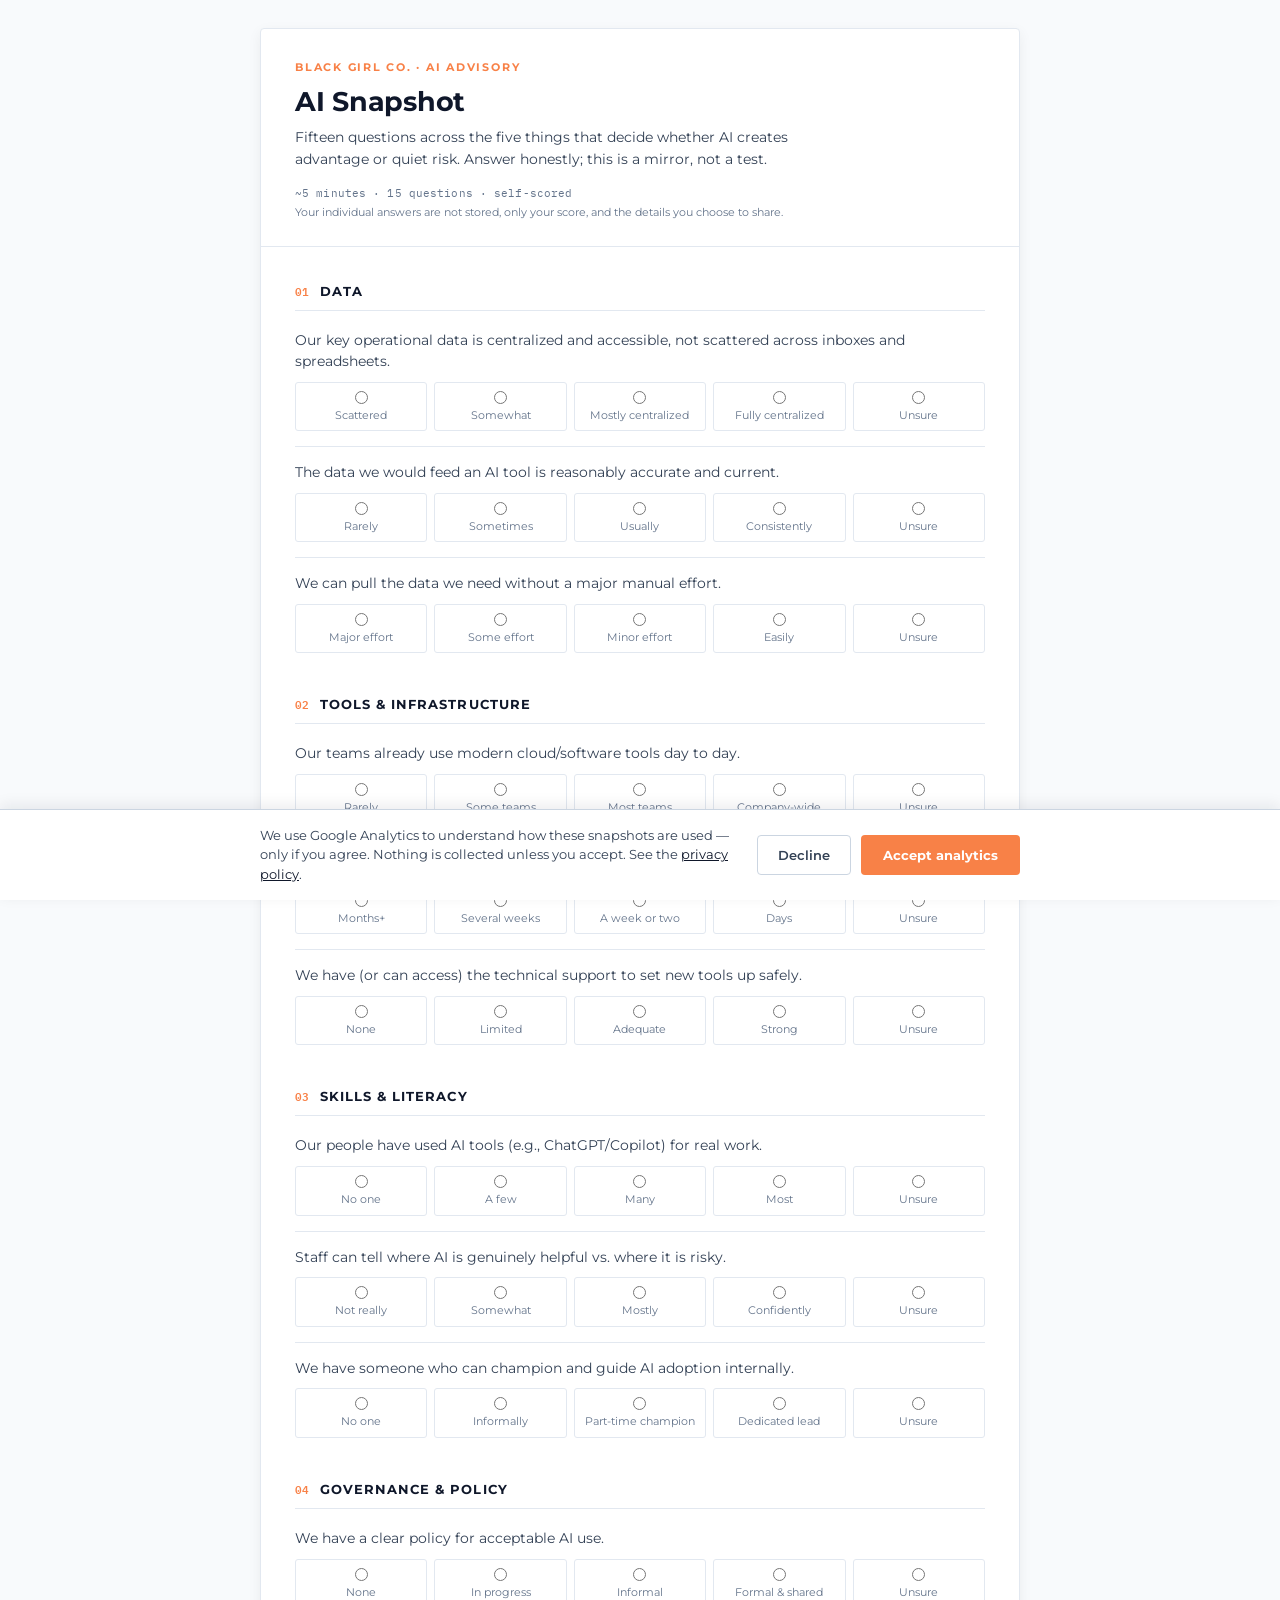
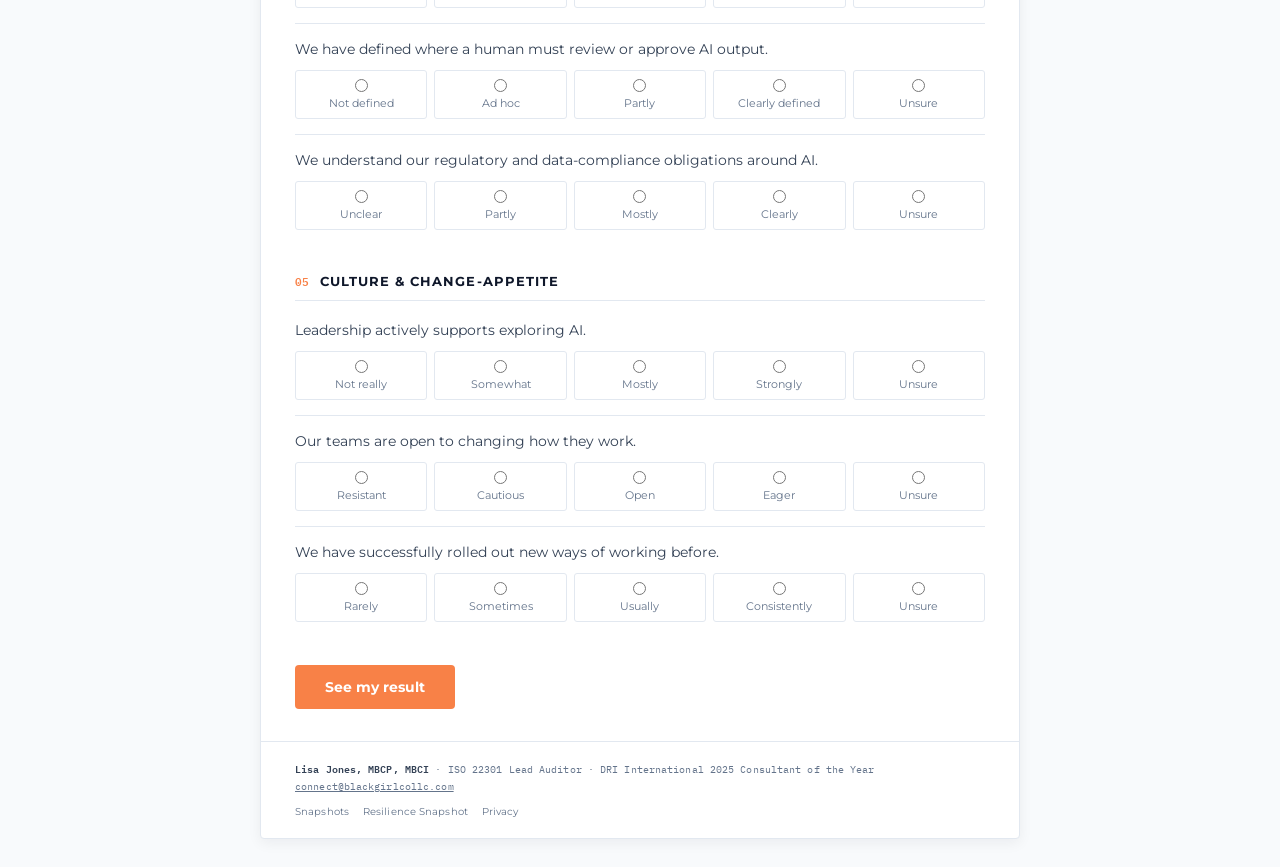
==== commit 7ecb1800: "Remove em dashes from the landing page and AI Snapshot page Punctuation only. No change to questions" ====
--- a/ai.html
+++ b/ai.html
@@ -3,8 +3,8 @@
 <head>
 <meta charset="UTF-8">
 <meta name="viewport" content="width=device-width, initial-scale=1.0">
-<title>AI Snapshot — Black Girl Co.</title>
-<meta name="description" content="Fifteen questions across the five things that decide whether AI creates advantage — or quiet risk.">
+<title>AI Snapshot | Black Girl Co.</title>
+<meta name="description" content="Fifteen questions across the five things that decide whether AI creates advantage or quiet risk.">
 <link rel="preconnect" href="https://fonts.googleapis.com">
 <link rel="preconnect" href="https://fonts.gstatic.com" crossorigin>
 <link href="https://fonts.googleapis.com/css2?family=Montserrat:wght@400;500;600;700&family=IBM+Plex+Mono:wght@400;500;600&display=swap" rel="stylesheet">
@@ -15,10 +15,10 @@
   <div class="head">
     <div class="eyebrow">Black Girl Co. · AI Advisory</div>
     <h1>AI Snapshot</h1>
-    <p class="sub">Fifteen questions across the five things that decide whether AI creates advantage — or
+    <p class="sub">Fifteen questions across the five things that decide whether AI creates advantage or
       quiet risk. Answer honestly; this is a mirror, not a test.</p>
     <div class="meta">~5 minutes · 15 questions · self-scored<br>
-      <span class="plain">Your individual answers are not stored — only your score, and the details you
+      <span class="plain">Your individual answers are not stored, only your score, and the details you
       choose to share.</span></div>
   </div>
 
@@ -33,7 +33,7 @@
   <div class="result" id="result" aria-live="polite">
     <div class="r-top">
       <div class="r-score"><span id="scoreNum">0</span><small>/60</small></div>
-      <div class="r-tier"><div class="lbl">Your readiness tier</div><div class="name" id="tierName">—</div></div>
+      <div class="r-tier"><div class="lbl">Your readiness tier</div><div class="name" id="tierName">…</div></div>
     </div>
     <div id="skipChip"></div>
     <p class="r-take" id="takeaway"></p>
@@ -47,7 +47,7 @@
           <div class="num">1</div>
           <div>
             <p class="lbl">Send your result to Lisa</p>
-            <p class="hint">Takes about 30 seconds. Your score and band are already filled in — you just add
+            <p class="hint">Takes about 30 seconds. Your score and band are already filled in. You just add
               your name, work email, and organization.</p>
             <a class="btn secondary block" id="formLink" href="#" target="_blank" rel="noopener">Share my snapshot result</a>
           </div>
@@ -64,7 +64,7 @@
       </div>
     </div>
 
-    <p class="disc">This snapshot is self-reported and not evidence-verified — treat it as a starting
+    <p class="disc">This snapshot is self-reported and not evidence-verified. Treat it as a starting
       conversation, not a formal rating. The full AI Opportunity Assessment scores your organization against
       documented evidence and interviews.</p>
   </div>
@@ -90,7 +90,7 @@
 const DEFAULT = ['Not yet','Beginning','Developing','Established'];
 const DIMS = [
   { key:'Data', name:'Data', qs:[
-    { t:'Our key operational data is centralized and accessible — not scattered across inboxes and spreadsheets.',
+    { t:'Our key operational data is centralized and accessible, not scattered across inboxes and spreadsheets.',
       opts:['Scattered','Somewhat','Mostly centralized','Fully centralized'] },
     { t:'The data we would feed an AI tool is reasonably accurate and current.',
       opts:['Rarely','Sometimes','Usually','Consistently'] },
@@ -131,11 +131,11 @@
 const TIERS = [
   { min:51, name:'Leading',   take:"You are ahead of most organizations. The frontier for you is resilience: making sure your AI-dependent processes don't quietly become single points of failure. The next move is hardening what you have, not just adding more.",
     cta:"At this level the question shifts from readiness to exposure: where AI has become the only way something gets done, and what happens when it is wrong." },
-  { min:39, name:'Scaling',   take:"You have real momentum. The risk now isn't moving too slowly — it's scaling AI faster than your governance and oversight can keep up. Sequence and guardrails are what protect the gains.",
+  { min:39, name:'Scaling',   take:"You have real momentum. The risk now isn't moving too slowly; it's scaling AI faster than your governance and oversight can keep up. Sequence and guardrails are what protect the gains.",
     cta:"Momentum is easy to measure. Whether your guardrails are keeping pace with it is not." },
   { min:27, name:'Building',  take:"Your foundations are forming and several opportunities are within reach. The priority is choosing the right first moves and putting guardrails around them before you scale.",
     cta:"The pieces are coming together unevenly, and a score cannot tell you which gap is actually blocking the others." },
-  { min:0,  name:'Exploring', take:"You're at the starting line — and being deliberate here pays off. Focus first on data and literacy foundations before chasing use cases, so what you build later actually holds.",
+  { min:0,  name:'Exploring', take:"You're at the starting line, and being deliberate here pays off. Focus first on data and literacy foundations before chasing use cases, so what you build later actually holds.",
     cta:"Readiness tells you how far you are from adopting AI; it does not tell you where AI would be worth adopting first." }
 ];
 
@@ -160,7 +160,7 @@
 });
 const TOTAL_Q = qi;
 
-/* snapshot_started — first question answered, once */
+/* snapshot_started: first question answered, once */
 let started = false;
 form.addEventListener('change', () => {
   if (started) return;
@@ -191,7 +191,7 @@
   const skipped = TOTAL_Q - answeredCount;
 
   if (answeredCount < MIN_ANSWERED) {
-    warn.textContent = `Only ${answeredCount} of ${TOTAL_Q} answered — that isn't enough to produce a meaningful score. Try answering at least ${MIN_ANSWERED}.`;
+    warn.textContent = `Only ${answeredCount} of ${TOTAL_Q} answered. That isn't enough to produce a meaningful score. Try answering at least ${MIN_ANSWERED}.`;
     warn.style.display = 'inline'; return;
   }
   warn.style.display = 'none';
@@ -204,7 +204,7 @@
   document.getElementById('takeaway').textContent = tier.take;
   document.getElementById('bandCta').textContent  = tier.cta;
   document.getElementById('skipChip').innerHTML =
-    skipped ? `<span class="chip">${skipped} of ${TOTAL_Q} unsure — not counted; score scaled to /60</span>` : '';
+    skipped ? `<span class="chip">${skipped} of ${TOTAL_Q} unsure, not counted; score scaled to /60</span>` : '';
 
   const bars = document.getElementById('bars'); bars.innerHTML = '';
   DIMS.forEach(d => {
